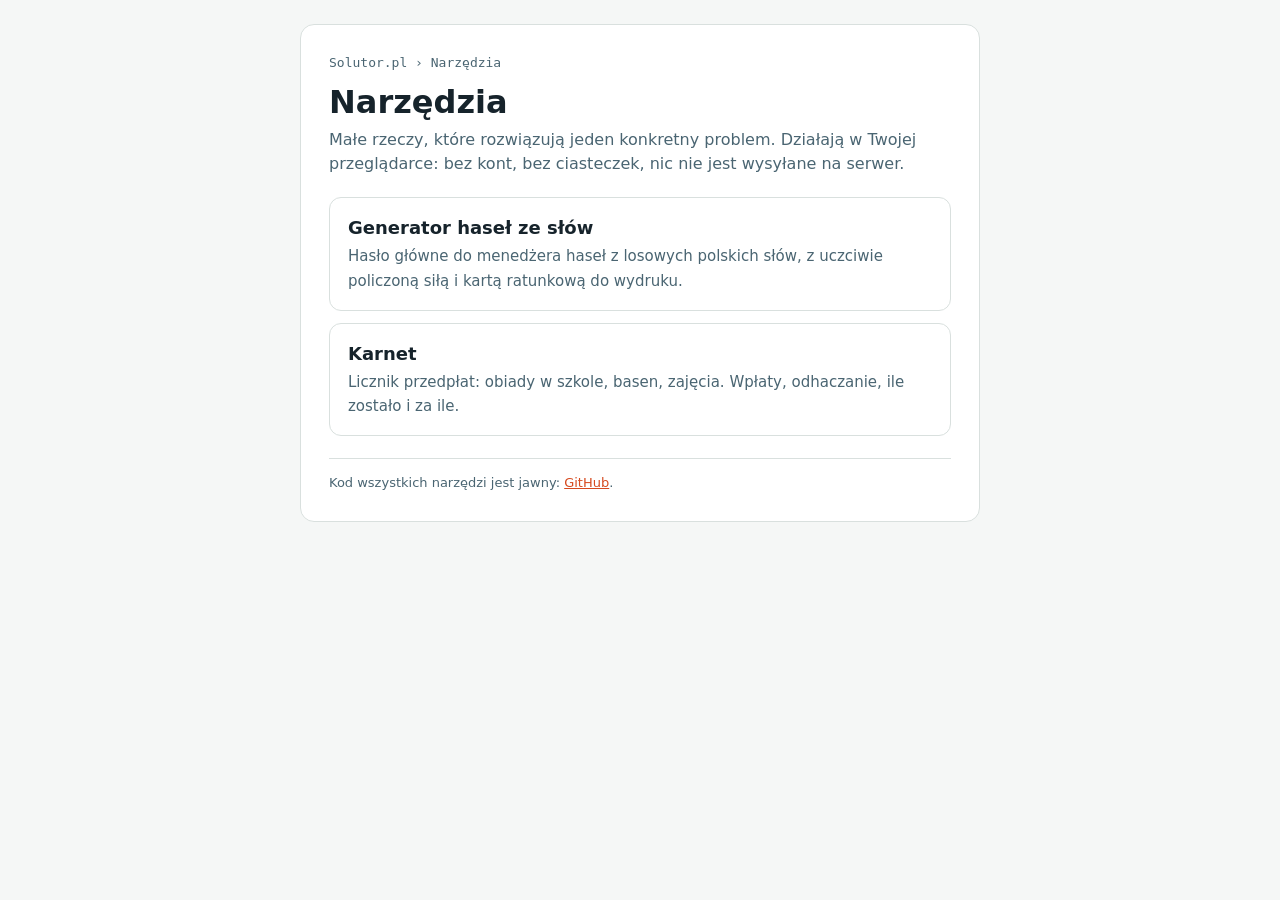
==== narzedzia/index.html @ 7c6f77be "Narzędzia: wspólny styl, spis /narzedzia/ i karnet (licznik przedpłat) - narzedzia/wspolne.css: kolo" ====
<!DOCTYPE html>
<html lang="pl">
<head>
<meta charset="UTF-8">
<meta name="viewport" content="width=device-width, initial-scale=1.0">
<meta name="referrer" content="no-referrer">
<title>Narzędzia — Solutor</title>
<meta name="description" content="Małe, darmowe narzędzia Solutora: działają w przeglądarce, bez kont, bez wysyłania danych.">
<link rel="stylesheet" href="wspolne.css">
</head>
<body>
<main class="karta">
  <nav class="okruszki" aria-label="Ścieżka"><a href="../">Solutor.pl</a> › Narzędzia</nav>
  <h1>Narzędzia</h1>
  <p class="podtytul">Małe rzeczy, które rozwiązują jeden konkretny problem. Działają w Twojej przeglądarce: bez kont, bez ciasteczek, nic nie jest wysyłane na serwer.</p>
  <ul class="spis">
    <li><a href="generator-hasel/"><strong>Generator haseł ze słów</strong>
      <span>Hasło główne do menedżera haseł z losowych polskich słów, z uczciwie policzoną siłą i kartą ratunkową do wydruku.</span></a></li>
    <li><a href="karnet/"><strong>Karnet</strong>
      <span>Licznik przedpłat: obiady w szkole, basen, zajęcia. Wpłaty, odhaczanie, ile zostało i za ile.</span></a></li>
  </ul>
  <footer class="stopka-narzedzia">Kod wszystkich narzędzi jest jawny: <a href="https://github.com/adkacz/solutor-www/tree/main/narzedzia">GitHub</a>.</footer>
</main>
</body>
</html>
---- narzedzia/wspolne.css ----
/* Wspólny styl narzędzi Solutora (solutor.pl/narzedzia/).
   Kolory jak na solutor.pl, czcionki systemowe — nic z obcych serwerów.
   Każde narzędzie: <link rel="stylesheet" href="../wspolne.css"> + ewentualnie własny plik ze szczegółami. */
:root {
  --bg: #F5F7F6;
  --panel: #FFFFFF;
  --ink: #16232B;
  --text: #2E3E48;
  --steel: #4A6572;
  --line: #D9E0DE;
  --ember: #D64A1F;
  --ember-soft: #FBEAE3;
  --ok: #1F7A4D;
  --ok-soft: #E6F3EC;
  --warn: #B7791F;
  --radius: 14px;
  --font-body: system-ui, -apple-system, "Segoe UI", Roboto, "Helvetica Neue", Arial, sans-serif;
  --font-mono: ui-monospace, "Cascadia Mono", Consolas, "SFMono-Regular", Menlo, monospace;
}
* { box-sizing: border-box; }
html { -webkit-text-size-adjust: 100%; }
body {
  margin: 0;
  padding: 24px 16px 48px;
  background: var(--bg);
  color: var(--text);
  font-family: var(--font-body);
  font-size: 16px;
  line-height: 1.55;
}
.mono { font-family: var(--font-mono); }

/* Karta narzędzia */
.karta {
  max-width: 680px;
  margin: 0 auto;
  background: var(--panel);
  border: 1px solid var(--line);
  border-radius: var(--radius);
  padding: 28px;
}
/* Okruszki u góry: Solutor.pl › Narzędzia */
.okruszki { font-family: var(--font-mono); font-size: 13px; color: var(--steel); }
.okruszki a { color: var(--steel); text-decoration: none; }
.okruszki a:hover { color: var(--ember); }
h1 { margin: 10px 0 6px; font-size: clamp(24px, 5vw, 32px); line-height: 1.2; color: var(--ink); }
h2 { margin: 0 0 8px; font-size: 19px; color: var(--ink); }
h3 { margin: 0 0 10px; font-size: 16px; color: var(--ink); }
.podtytul { margin: 0 0 20px; color: var(--steel); }
.drobny { font-size: 13px; color: var(--steel); margin: 8px 0 0; }

/* Ramka (sekcja w karcie) i ramka wyróżniona */
.ramka {
  background: var(--bg);
  border: 1px solid var(--line);
  border-radius: 12px;
  padding: 16px;
  margin-bottom: 16px;
}
.ramka-biala { background: var(--panel); }

/* Przyciski */
.akcje { display: flex; gap: 10px; flex-wrap: wrap; }
.przycisk {
  flex: 1 1 auto;
  padding: 12px 16px;
  font: 600 16px var(--font-body);
  border: 1px solid var(--line);
  border-radius: 10px;
  background: var(--panel);
  color: var(--ink);
  cursor: pointer;
  min-height: 46px;
}
.przycisk:hover { border-color: var(--steel); }
.przycisk.glowny { background: var(--ink); color: #fff; border-color: var(--ink); }
.przycisk.glowny:hover { background: #24394A; }
.przycisk.zrobione { background: var(--ok); color: #fff; border-color: var(--ok); }
.przycisk.maly { flex: 0 0 auto; padding: 6px 12px; font-size: 14px; min-height: 0; }
.przycisk.ostrozny { color: var(--ember); }
.przycisk.ostrozny:hover { border-color: var(--ember); background: var(--ember-soft); }
.przycisk:focus-visible, select:focus-visible, input:focus-visible, a:focus-visible {
  outline: 3px solid var(--ember);
  outline-offset: 2px;
}

/* Pola formularzy */
.pola { display: grid; grid-template-columns: repeat(auto-fit, minmax(150px, 1fr)); gap: 12px; align-items: end; }
.pole { display: flex; flex-direction: column; gap: 4px; font-size: 14px; font-weight: 600; color: var(--ink); }
.pole-wyboru { display: flex; flex-direction: row; align-items: center; gap: 8px; font-size: 14px; font-weight: 400; cursor: pointer; }
input[type="text"], input[type="number"], input[type="date"], select {
  width: 100%;
  padding: 10px 12px;
  border: 1px solid var(--line);
  border-radius: 8px;
  background: var(--panel);
  color: var(--ink);
  font: 400 16px var(--font-body);   /* 16px: telefon nie powiększa strony przy wpisywaniu */
  min-height: 44px;
}
input[type="checkbox"] { width: 18px; height: 18px; accent-color: var(--ok); flex: none; }

/* Komunikat na chwilę (np. „Skopiowano”) */
.komunikat { min-height: 1.4em; font-size: 14px; font-weight: 600; color: var(--ok); margin: 8px 0 0; }
.komunikat.blad { color: var(--ember); }

/* Spis narzędzi (narzedzia/index.html) */
.spis { list-style: none; margin: 0; padding: 0; display: grid; gap: 12px; }
.spis a { display: block; padding: 16px 18px; border: 1px solid var(--line); border-radius: 12px; text-decoration: none; color: var(--text); background: var(--panel); }
.spis a:hover { border-color: var(--ember); background: var(--ember-soft); }
.spis strong { display: block; font-size: 18px; color: var(--ink); margin-bottom: 2px; }
.spis span { font-size: 15px; color: var(--steel); }

/* Stopka narzędzia */
.stopka-narzedzia {
  border-top: 1px solid var(--line);
  margin-top: 22px;
  padding-top: 14px;
  font-size: 13px;
  color: var(--steel);
}
.stopka-narzedzia a { color: var(--ember); }

@media (max-width: 560px) {
  body { padding: 16px 12px 40px; }
  .karta { padding: 20px 16px; }
}
@media print {
  body { background: #fff; padding: 0; color: #000; }
  .karta { border: 0; padding: 0; max-width: none; }
  .bez-druku { display: none !important; }
}
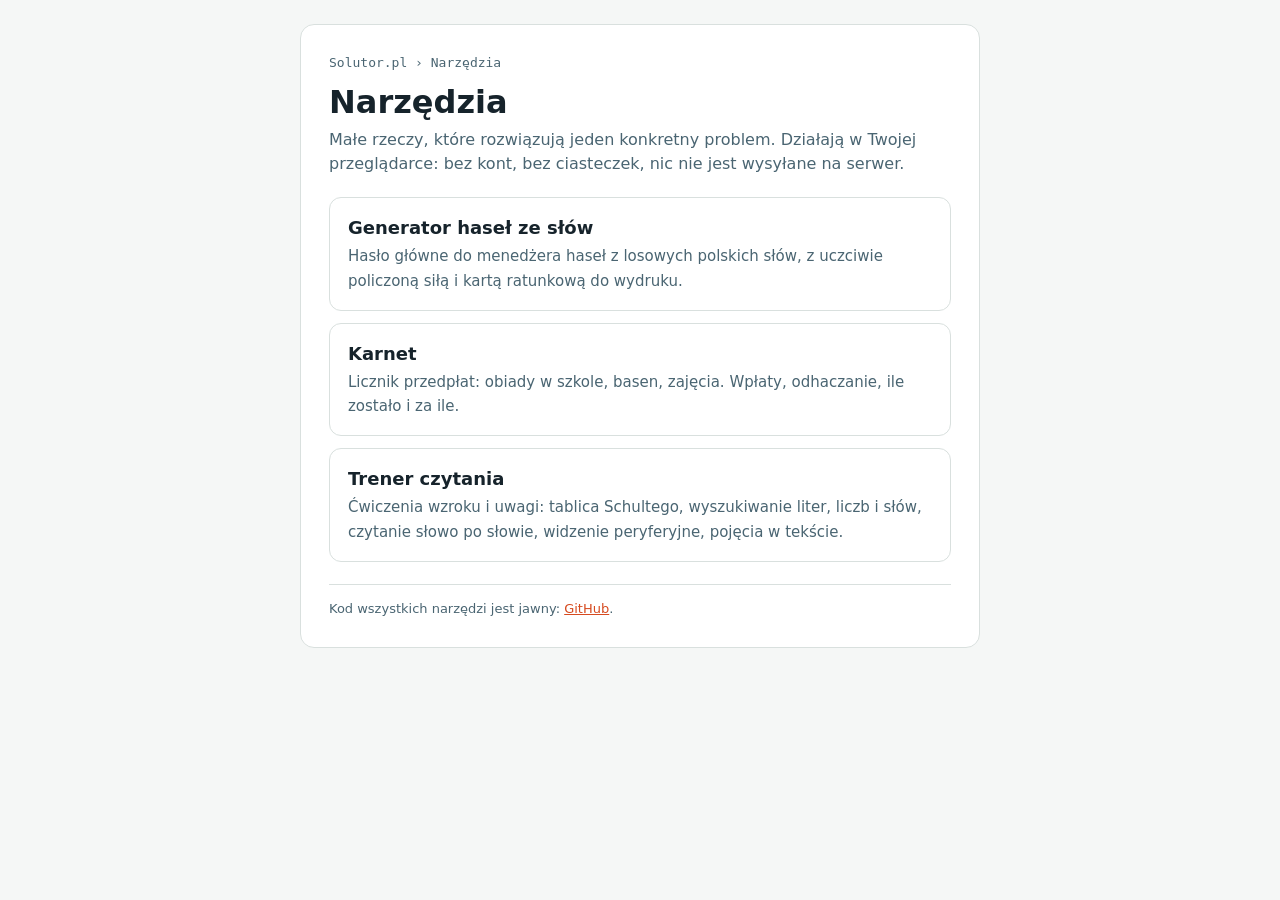
==== commit 5b0e5391: "Narzędzia: trener czytania (Schulte, wyszukiwanie, RSVP, widzenie peryferyjne, pojęcia) Przeniesiony" ====
--- a/narzedzia/index.html
+++ b/narzedzia/index.html
@@ -18,6 +18,8 @@
       <span>Hasło główne do menedżera haseł z losowych polskich słów, z uczciwie policzoną siłą i kartą ratunkową do wydruku.</span></a></li>
     <li><a href="karnet/"><strong>Karnet</strong>
       <span>Licznik przedpłat: obiady w szkole, basen, zajęcia. Wpłaty, odhaczanie, ile zostało i za ile.</span></a></li>
+    <li><a href="czytanie/"><strong>Trener czytania</strong>
+      <span>Ćwiczenia wzroku i uwagi: tablica Schultego, wyszukiwanie liter, liczb i słów, czytanie słowo po słowie, widzenie peryferyjne, pojęcia w tekście.</span></a></li>
   </ul>
   <footer class="stopka-narzedzia">Kod wszystkich narzędzi jest jawny: <a href="https://github.com/adkacz/solutor-www/tree/main/narzedzia">GitHub</a>.</footer>
 </main>
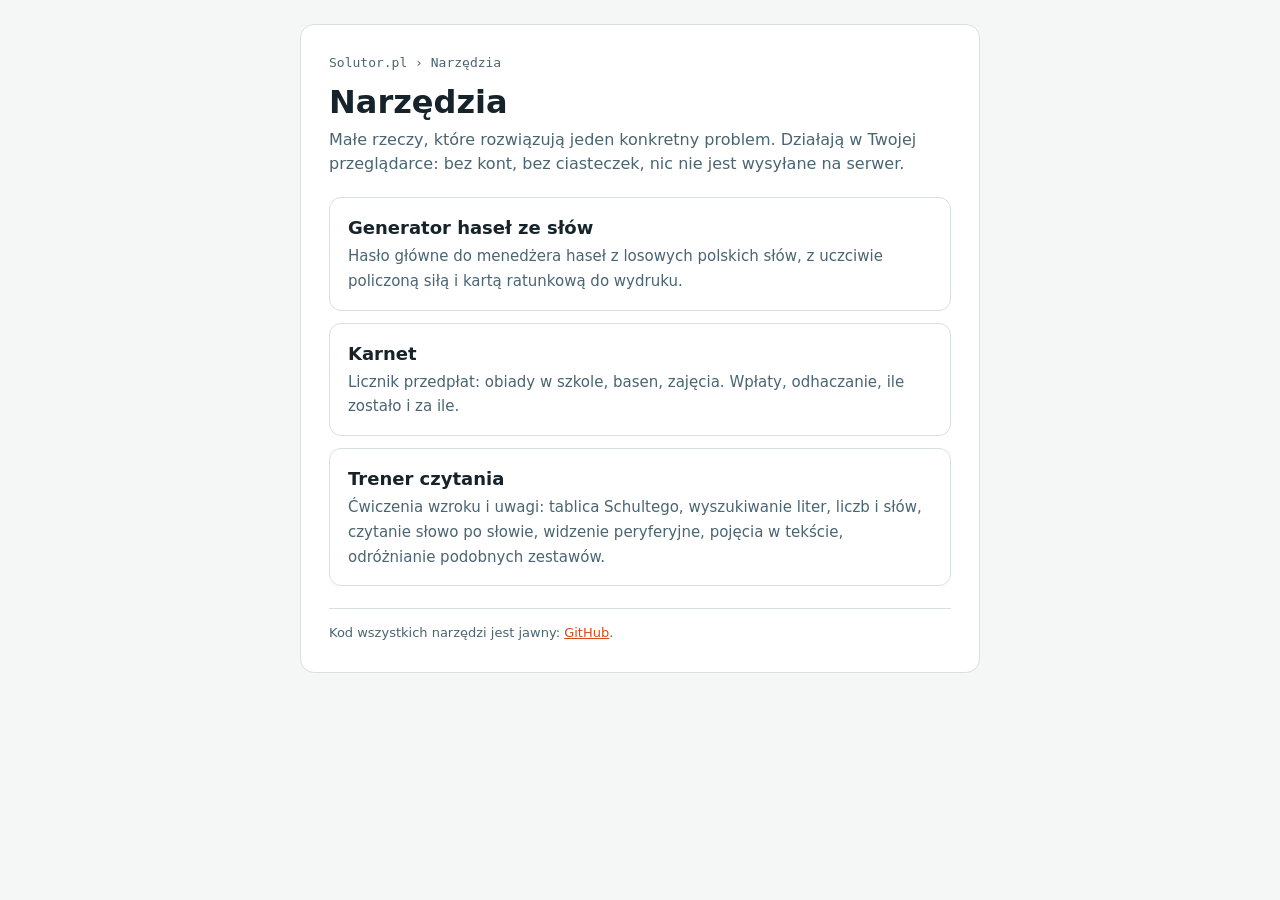
==== commit bef7f46d: "Trener czytania: nowe ćwiczenie „Podobne zestawy” (cyfry i słowa z polskimi ogonkami) - dwa zestawy " ====
--- a/narzedzia/index.html
+++ b/narzedzia/index.html
@@ -19,7 +19,7 @@
     <li><a href="karnet/"><strong>Karnet</strong>
       <span>Licznik przedpłat: obiady w szkole, basen, zajęcia. Wpłaty, odhaczanie, ile zostało i za ile.</span></a></li>
     <li><a href="czytanie/"><strong>Trener czytania</strong>
-      <span>Ćwiczenia wzroku i uwagi: tablica Schultego, wyszukiwanie liter, liczb i słów, czytanie słowo po słowie, widzenie peryferyjne, pojęcia w tekście.</span></a></li>
+      <span>Ćwiczenia wzroku i uwagi: tablica Schultego, wyszukiwanie liter, liczb i słów, czytanie słowo po słowie, widzenie peryferyjne, pojęcia w tekście, odróżnianie podobnych zestawów.</span></a></li>
   </ul>
   <footer class="stopka-narzedzia">Kod wszystkich narzędzi jest jawny: <a href="https://github.com/adkacz/solutor-www/tree/main/narzedzia">GitHub</a>.</footer>
 </main>
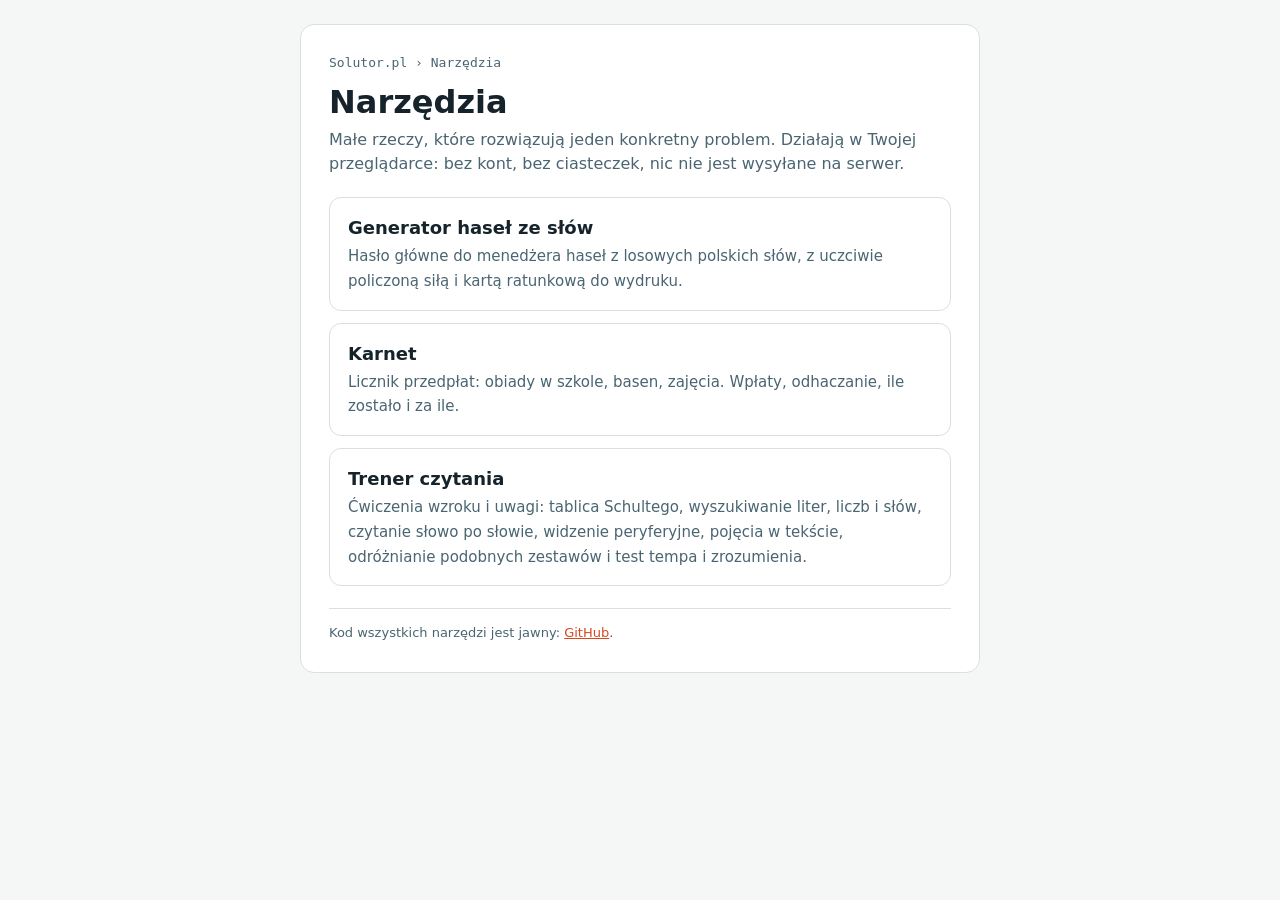
==== commit 80f3f4e1: "Trener czytania: test tempa i zrozumienia (zakładka „Test”) Zwykłe czytanie krótkiego opowiadania ze" ====
--- a/narzedzia/index.html
+++ b/narzedzia/index.html
@@ -19,7 +19,7 @@
     <li><a href="karnet/"><strong>Karnet</strong>
       <span>Licznik przedpłat: obiady w szkole, basen, zajęcia. Wpłaty, odhaczanie, ile zostało i za ile.</span></a></li>
     <li><a href="czytanie/"><strong>Trener czytania</strong>
-      <span>Ćwiczenia wzroku i uwagi: tablica Schultego, wyszukiwanie liter, liczb i słów, czytanie słowo po słowie, widzenie peryferyjne, pojęcia w tekście, odróżnianie podobnych zestawów.</span></a></li>
+      <span>Ćwiczenia wzroku i uwagi: tablica Schultego, wyszukiwanie liter, liczb i słów, czytanie słowo po słowie, widzenie peryferyjne, pojęcia w tekście, odróżnianie podobnych zestawów i test tempa i zrozumienia.</span></a></li>
   </ul>
   <footer class="stopka-narzedzia">Kod wszystkich narzędzi jest jawny: <a href="https://github.com/adkacz/solutor-www/tree/main/narzedzia">GitHub</a>.</footer>
 </main>
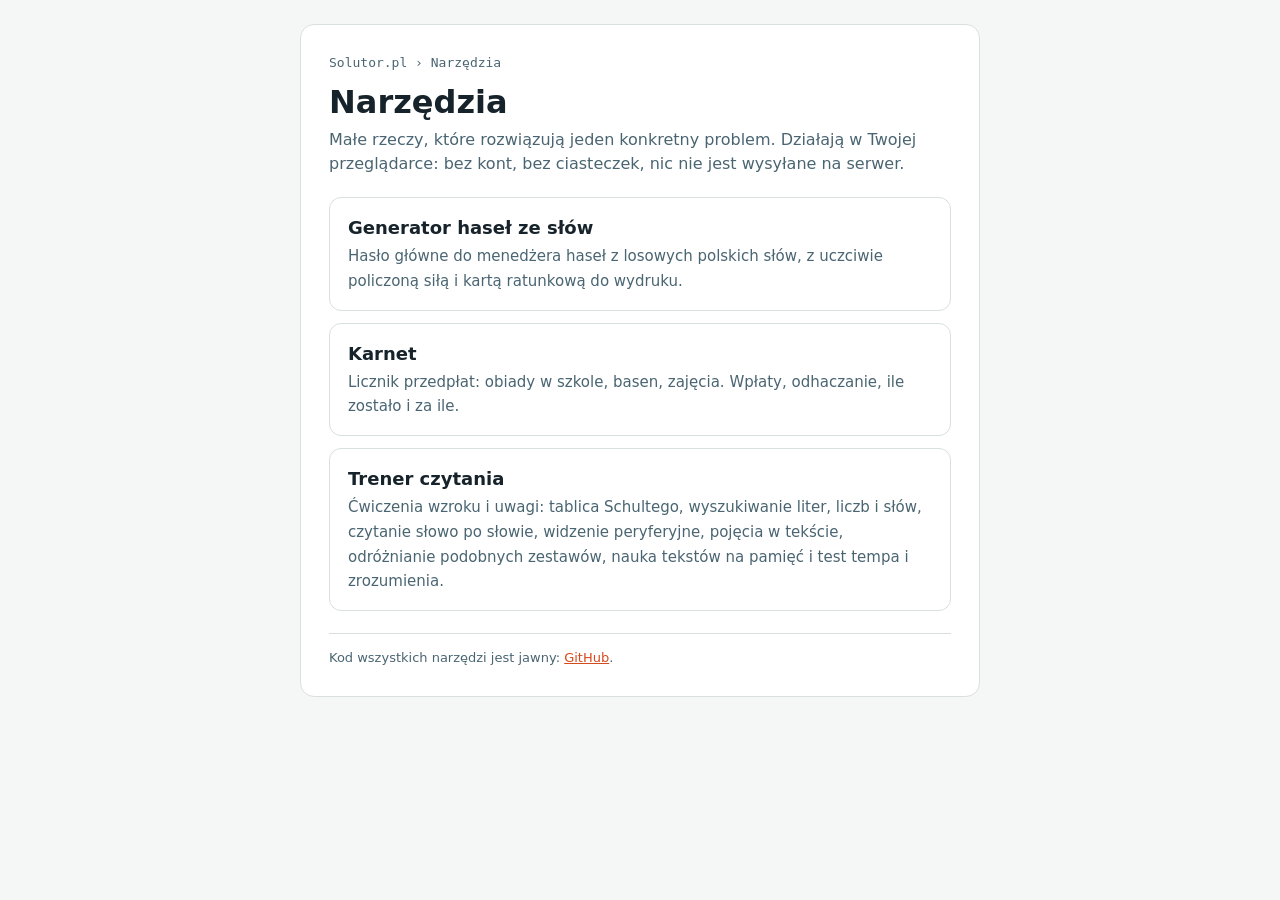
==== commit 10969563: "Trener czytania: zakładka „Na pamięć” — nauka tekstów na pamięć - Tekst z „Moich tekstów” dzielony n" ====
--- a/narzedzia/index.html
+++ b/narzedzia/index.html
@@ -19,7 +19,7 @@
     <li><a href="karnet/"><strong>Karnet</strong>
       <span>Licznik przedpłat: obiady w szkole, basen, zajęcia. Wpłaty, odhaczanie, ile zostało i za ile.</span></a></li>
     <li><a href="czytanie/"><strong>Trener czytania</strong>
-      <span>Ćwiczenia wzroku i uwagi: tablica Schultego, wyszukiwanie liter, liczb i słów, czytanie słowo po słowie, widzenie peryferyjne, pojęcia w tekście, odróżnianie podobnych zestawów i test tempa i zrozumienia.</span></a></li>
+      <span>Ćwiczenia wzroku i uwagi: tablica Schultego, wyszukiwanie liter, liczb i słów, czytanie słowo po słowie, widzenie peryferyjne, pojęcia w tekście, odróżnianie podobnych zestawów, nauka tekstów na pamięć i test tempa i zrozumienia.</span></a></li>
   </ul>
   <footer class="stopka-narzedzia">Kod wszystkich narzędzi jest jawny: <a href="https://github.com/adkacz/solutor-www/tree/main/narzedzia">GitHub</a>.</footer>
 </main>
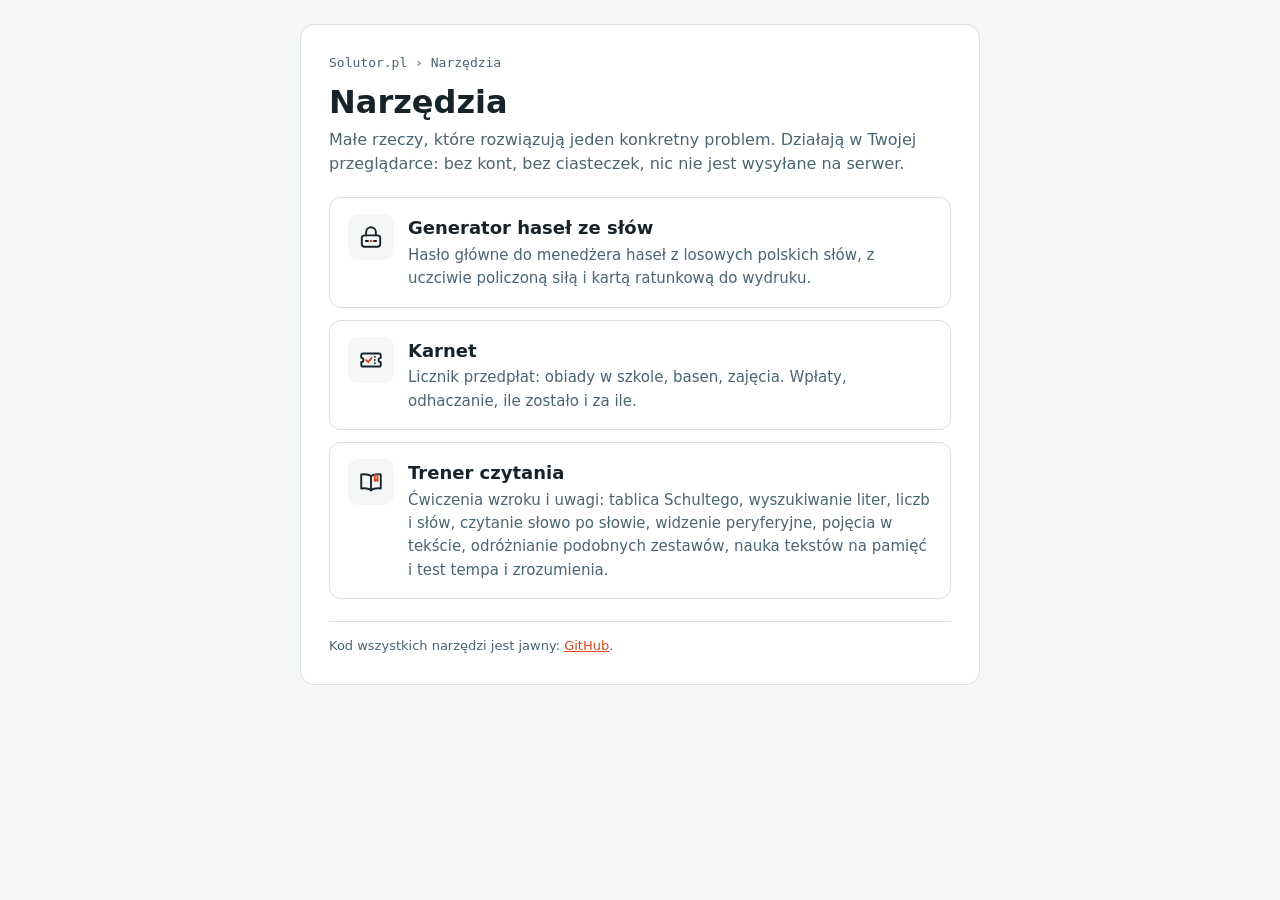
==== commit a953ec5d: "Narzędzia: ikony przy kartach generatora, karnetu i trenera Co-Authored-By: Claude Opus 5.5 <noreply" ====
--- a/narzedzia/index.html
+++ b/narzedzia/index.html
@@ -6,7 +6,7 @@
 <meta name="referrer" content="no-referrer">
 <title>Narzędzia — Solutor</title>
 <meta name="description" content="Małe, darmowe narzędzia Solutora: działają w przeglądarce, bez kont, bez wysyłania danych.">
-<link rel="stylesheet" href="wspolne.css">
+<link rel="stylesheet" href="wspolne.css?v=22">
 </head>
 <body>
 <main class="karta">
@@ -14,11 +14,11 @@
   <h1>Narzędzia</h1>
   <p class="podtytul">Małe rzeczy, które rozwiązują jeden konkretny problem. Działają w Twojej przeglądarce: bez kont, bez ciasteczek, nic nie jest wysyłane na serwer.</p>
   <ul class="spis">
-    <li><a href="generator-hasel/"><strong>Generator haseł ze słów</strong>
+    <li><a href="generator-hasel/"><svg class="spis-ikona" viewBox="0 0 24 24" fill="none" stroke="currentColor" stroke-width="1.75" stroke-linecap="round" stroke-linejoin="round" aria-hidden="true"><path d="M7.5 10.5V7.5a4.5 4.5 0 0 1 9 0v3"/><rect x="3.5" y="10.5" width="17" height="10.5" rx="2.5"/><path d="M7.25 15.75h2M14.75 15.75h2"/><line class="akcent" x1="11.5" y1="15.75" x2="12.5" y2="15.75"/></svg><strong>Generator haseł ze słów</strong>
       <span>Hasło główne do menedżera haseł z losowych polskich słów, z uczciwie policzoną siłą i kartą ratunkową do wydruku.</span></a></li>
-    <li><a href="karnet/"><strong>Karnet</strong>
+    <li><a href="karnet/"><svg class="spis-ikona" viewBox="0 0 24 24" fill="none" stroke="currentColor" stroke-width="1.75" stroke-linecap="round" stroke-linejoin="round" aria-hidden="true"><path d="M4.5 6h15A1.5 1.5 0 0 1 21 7.5V10a2 2 0 0 0 0 4v2.5a1.5 1.5 0 0 1-1.5 1.5h-15A1.5 1.5 0 0 1 3 16.5V14a2 2 0 0 0 0-4V7.5A1.5 1.5 0 0 1 4.5 6z"/><path d="M15.5 9v.01M15.5 12v.01M15.5 15v.01"/><polyline class="akcent" points="7.5 12 9.5 14 12.5 10"/></svg><strong>Karnet</strong>
       <span>Licznik przedpłat: obiady w szkole, basen, zajęcia. Wpłaty, odhaczanie, ile zostało i za ile.</span></a></li>
-    <li><a href="czytanie/"><strong>Trener czytania</strong>
+    <li><a href="czytanie/"><svg class="spis-ikona" viewBox="0 0 24 24" fill="none" stroke="currentColor" stroke-width="1.75" stroke-linecap="round" stroke-linejoin="round" aria-hidden="true"><path d="M12 6.5C10 5 7 4.5 3 5v13c4-.5 7 0 9 1.5"/><path d="M12 6.5c2-1.5 5-2 9-1.5v13c-4-.5-7 0-9 1.5"/><line x1="12" y1="6.5" x2="12" y2="19.5"/><path class="akcent" d="M15.5 5.4V11l1.25-1 1.25 1V5.1"/></svg><strong>Trener czytania</strong>
       <span>Ćwiczenia wzroku i uwagi: tablica Schultego, wyszukiwanie liter, liczb i słów, czytanie słowo po słowie, widzenie peryferyjne, pojęcia w tekście, odróżnianie podobnych zestawów, nauka tekstów na pamięć i test tempa i zrozumienia.</span></a></li>
   </ul>
   <footer class="stopka-narzedzia">Kod wszystkich narzędzi jest jawny: <a href="https://github.com/adkacz/solutor-www/tree/main/narzedzia">GitHub</a>.</footer>
--- a/narzedzia/wspolne.css
+++ b/narzedzia/wspolne.css
@@ -106,10 +106,23 @@
 
 /* Spis narzędzi (narzedzia/index.html) */
 .spis { list-style: none; margin: 0; padding: 0; display: grid; gap: 12px; }
-.spis a { display: block; padding: 16px 18px; border: 1px solid var(--line); border-radius: 12px; text-decoration: none; color: var(--text); background: var(--panel); }
+.spis a { display: grid; grid-template-columns: 46px minmax(0, 1fr); column-gap: 14px; padding: 16px 18px; border: 1px solid var(--line); border-radius: 12px; text-decoration: none; color: var(--text); background: var(--panel); }
 .spis a:hover { border-color: var(--ember); background: var(--ember-soft); }
 .spis strong { display: block; font-size: 18px; color: var(--ink); margin-bottom: 2px; }
 .spis span { font-size: 15px; color: var(--steel); }
+.spis-ikona {
+  grid-row: 1 / span 2;
+  box-sizing: border-box;
+  width: 46px;
+  height: 46px;
+  padding: 10px;
+  border-radius: 10px;
+  background: var(--bg);
+  color: var(--ink);
+  transition: background-color .15s;
+}
+.spis-ikona .akcent { color: var(--ember); stroke: currentColor; }
+.spis a:hover .spis-ikona { background: var(--panel); }
 
 /* Stopka narzędzia */
 .stopka-narzedzia {
@@ -124,6 +137,11 @@
 @media (max-width: 560px) {
   body { padding: 16px 12px 40px; }
   .karta { padding: 20px 16px; }
+  /* Na telefonie ikona stoi przy tytule, a opis ma całą szerokość karty. */
+  .spis a { padding: 14px; column-gap: 12px; align-items: center; }
+  .spis-ikona { grid-row: 1; }
+  .spis strong { margin-bottom: 0; line-height: 1.25; }
+  .spis span { grid-column: 1 / -1; margin-top: 8px; }
 }
 @media print {
   body { background: #fff; padding: 0; color: #000; }
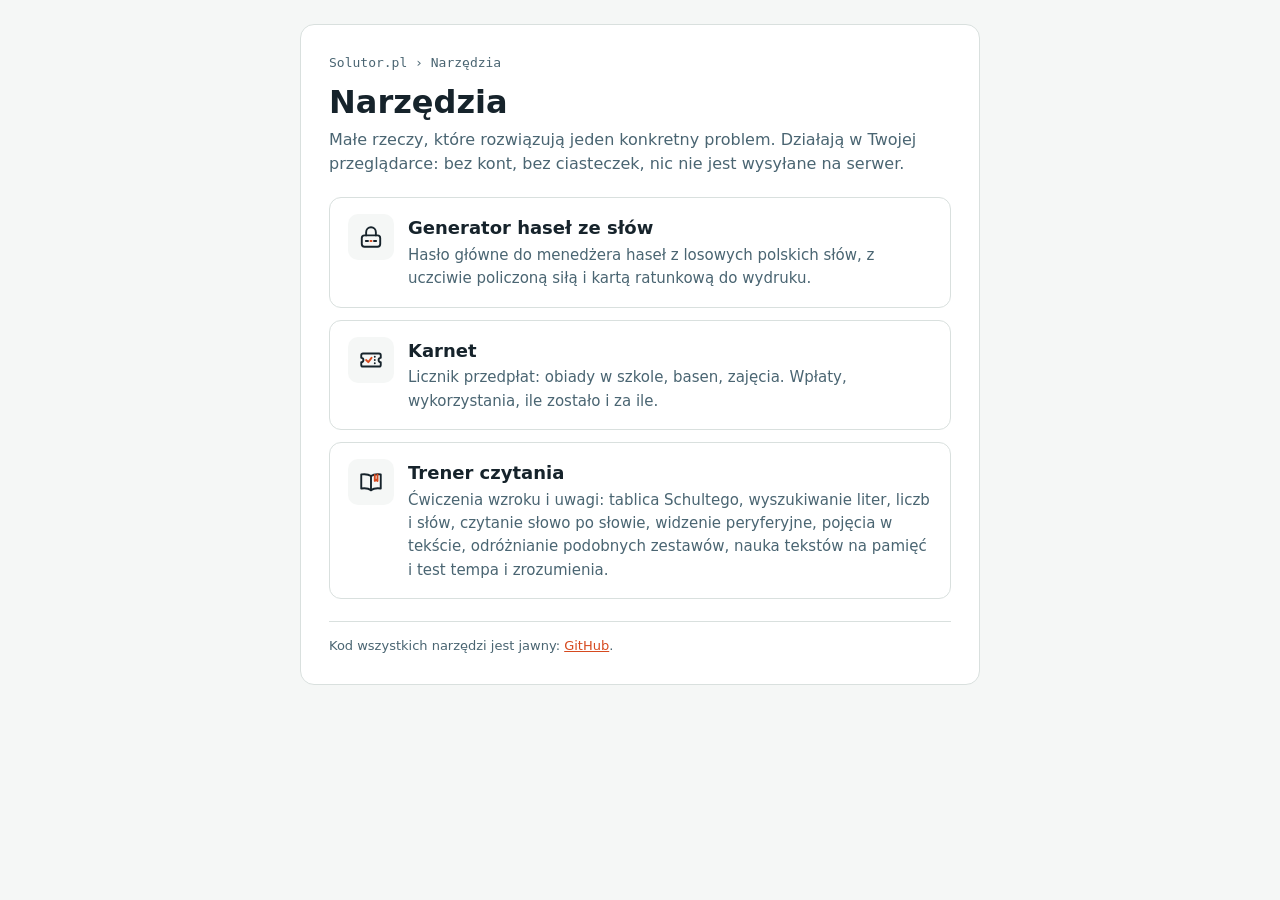
==== commit 5c92609e: "Karnet: przycisk „Wykorzystaj 1” zamiast „Odhacz 1”, spójne słownictwo Co-Authored-By: Claude Opus 5" ====
--- a/narzedzia/index.html
+++ b/narzedzia/index.html
@@ -17,7 +17,7 @@
     <li><a href="generator-hasel/"><svg class="spis-ikona" viewBox="0 0 24 24" fill="none" stroke="currentColor" stroke-width="1.75" stroke-linecap="round" stroke-linejoin="round" aria-hidden="true"><path d="M7.5 10.5V7.5a4.5 4.5 0 0 1 9 0v3"/><rect x="3.5" y="10.5" width="17" height="10.5" rx="2.5"/><path d="M7.25 15.75h2M14.75 15.75h2"/><line class="akcent" x1="11.5" y1="15.75" x2="12.5" y2="15.75"/></svg><strong>Generator haseł ze słów</strong>
       <span>Hasło główne do menedżera haseł z losowych polskich słów, z uczciwie policzoną siłą i kartą ratunkową do wydruku.</span></a></li>
     <li><a href="karnet/"><svg class="spis-ikona" viewBox="0 0 24 24" fill="none" stroke="currentColor" stroke-width="1.75" stroke-linecap="round" stroke-linejoin="round" aria-hidden="true"><path d="M4.5 6h15A1.5 1.5 0 0 1 21 7.5V10a2 2 0 0 0 0 4v2.5a1.5 1.5 0 0 1-1.5 1.5h-15A1.5 1.5 0 0 1 3 16.5V14a2 2 0 0 0 0-4V7.5A1.5 1.5 0 0 1 4.5 6z"/><path d="M15.5 9v.01M15.5 12v.01M15.5 15v.01"/><polyline class="akcent" points="7.5 12 9.5 14 12.5 10"/></svg><strong>Karnet</strong>
-      <span>Licznik przedpłat: obiady w szkole, basen, zajęcia. Wpłaty, odhaczanie, ile zostało i za ile.</span></a></li>
+      <span>Licznik przedpłat: obiady w szkole, basen, zajęcia. Wpłaty, wykorzystania, ile zostało i za ile.</span></a></li>
     <li><a href="czytanie/"><svg class="spis-ikona" viewBox="0 0 24 24" fill="none" stroke="currentColor" stroke-width="1.75" stroke-linecap="round" stroke-linejoin="round" aria-hidden="true"><path d="M12 6.5C10 5 7 4.5 3 5v13c4-.5 7 0 9 1.5"/><path d="M12 6.5c2-1.5 5-2 9-1.5v13c-4-.5-7 0-9 1.5"/><line x1="12" y1="6.5" x2="12" y2="19.5"/><path class="akcent" d="M15.5 5.4V11l1.25-1 1.25 1V5.1"/></svg><strong>Trener czytania</strong>
       <span>Ćwiczenia wzroku i uwagi: tablica Schultego, wyszukiwanie liter, liczb i słów, czytanie słowo po słowie, widzenie peryferyjne, pojęcia w tekście, odróżnianie podobnych zestawów, nauka tekstów na pamięć i test tempa i zrozumienia.</span></a></li>
   </ul>
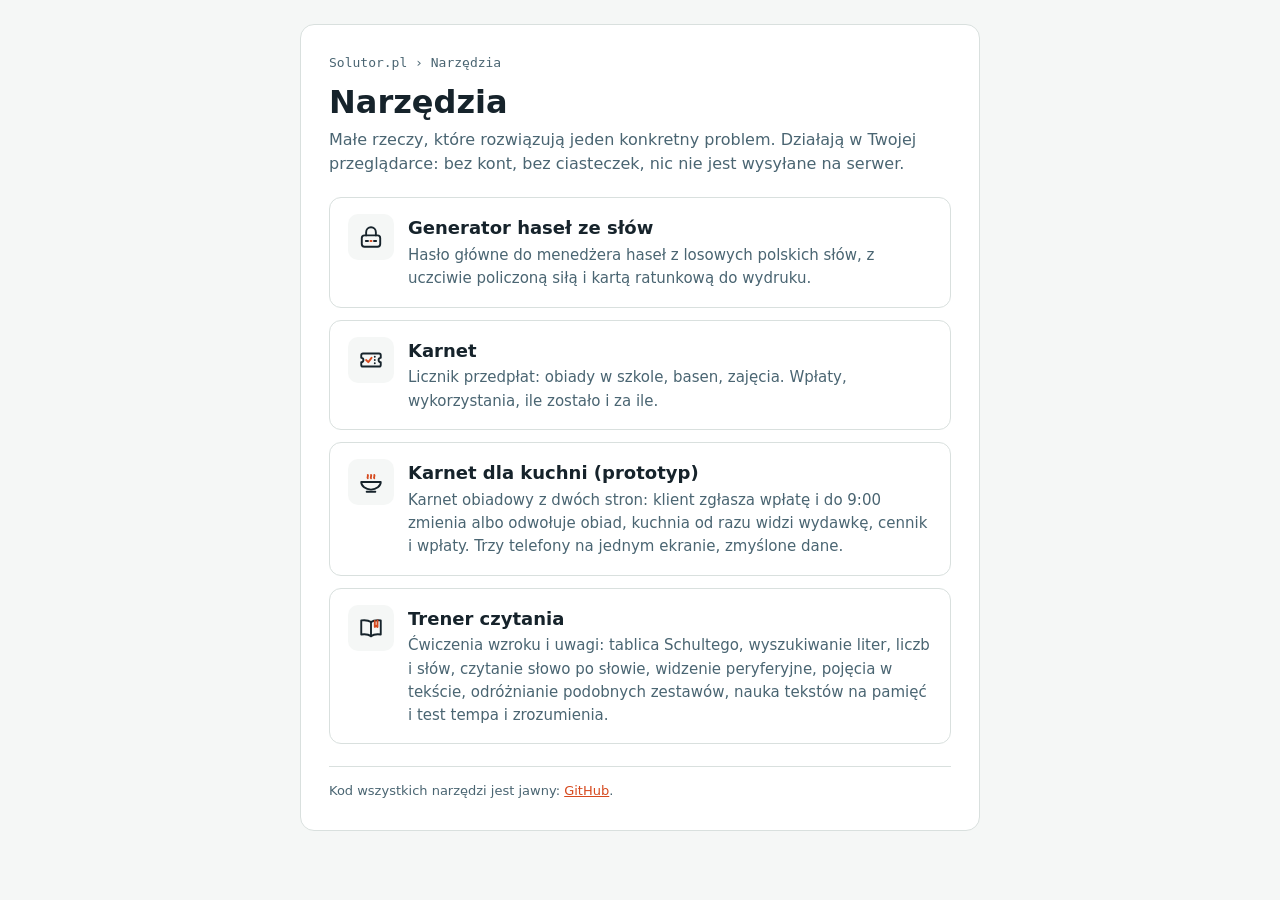
==== commit 95eda95d: "Narzędzia: osobna karta „Karnet dla kuchni (prototyp)” obok Karnetu Prototyp ma własny adres (karnet" ====
--- a/narzedzia/index.html
+++ b/narzedzia/index.html
@@ -18,6 +18,8 @@
       <span>Hasło główne do menedżera haseł z losowych polskich słów, z uczciwie policzoną siłą i kartą ratunkową do wydruku.</span></a></li>
     <li><a href="karnet/"><svg class="spis-ikona" viewBox="0 0 24 24" fill="none" stroke="currentColor" stroke-width="1.75" stroke-linecap="round" stroke-linejoin="round" aria-hidden="true"><path d="M4.5 6h15A1.5 1.5 0 0 1 21 7.5V10a2 2 0 0 0 0 4v2.5a1.5 1.5 0 0 1-1.5 1.5h-15A1.5 1.5 0 0 1 3 16.5V14a2 2 0 0 0 0-4V7.5A1.5 1.5 0 0 1 4.5 6z"/><path d="M15.5 9v.01M15.5 12v.01M15.5 15v.01"/><polyline class="akcent" points="7.5 12 9.5 14 12.5 10"/></svg><strong>Karnet</strong>
       <span>Licznik przedpłat: obiady w szkole, basen, zajęcia. Wpłaty, wykorzystania, ile zostało i za ile.</span></a></li>
+    <li><a href="karnet/kuchnia/"><svg class="spis-ikona" viewBox="0 0 24 24" fill="none" stroke="currentColor" stroke-width="1.75" stroke-linecap="round" stroke-linejoin="round" aria-hidden="true"><path d="M3 12h18a9 7 0 0 1-18 0z"/><line x1="8" y1="21" x2="16" y2="21"/><path class="akcent" d="M9 8.5c-.8-1 .8-2 0-3M12 8.5c-.8-1 .8-2 0-3M15 8.5c-.8-1 .8-2 0-3"/></svg><strong>Karnet dla kuchni (prototyp)</strong>
+      <span>Karnet obiadowy z dwóch stron: klient zgłasza wpłatę i do 9:00 zmienia albo odwołuje obiad, kuchnia od razu widzi wydawkę, cennik i wpłaty. Trzy telefony na jednym ekranie, zmyślone dane.</span></a></li>
     <li><a href="czytanie/"><svg class="spis-ikona" viewBox="0 0 24 24" fill="none" stroke="currentColor" stroke-width="1.75" stroke-linecap="round" stroke-linejoin="round" aria-hidden="true"><path d="M12 6.5C10 5 7 4.5 3 5v13c4-.5 7 0 9 1.5"/><path d="M12 6.5c2-1.5 5-2 9-1.5v13c-4-.5-7 0-9 1.5"/><line x1="12" y1="6.5" x2="12" y2="19.5"/><path class="akcent" d="M15.5 5.4V11l1.25-1 1.25 1V5.1"/></svg><strong>Trener czytania</strong>
       <span>Ćwiczenia wzroku i uwagi: tablica Schultego, wyszukiwanie liter, liczb i słów, czytanie słowo po słowie, widzenie peryferyjne, pojęcia w tekście, odróżnianie podobnych zestawów, nauka tekstów na pamięć i test tempa i zrozumienia.</span></a></li>
   </ul>
